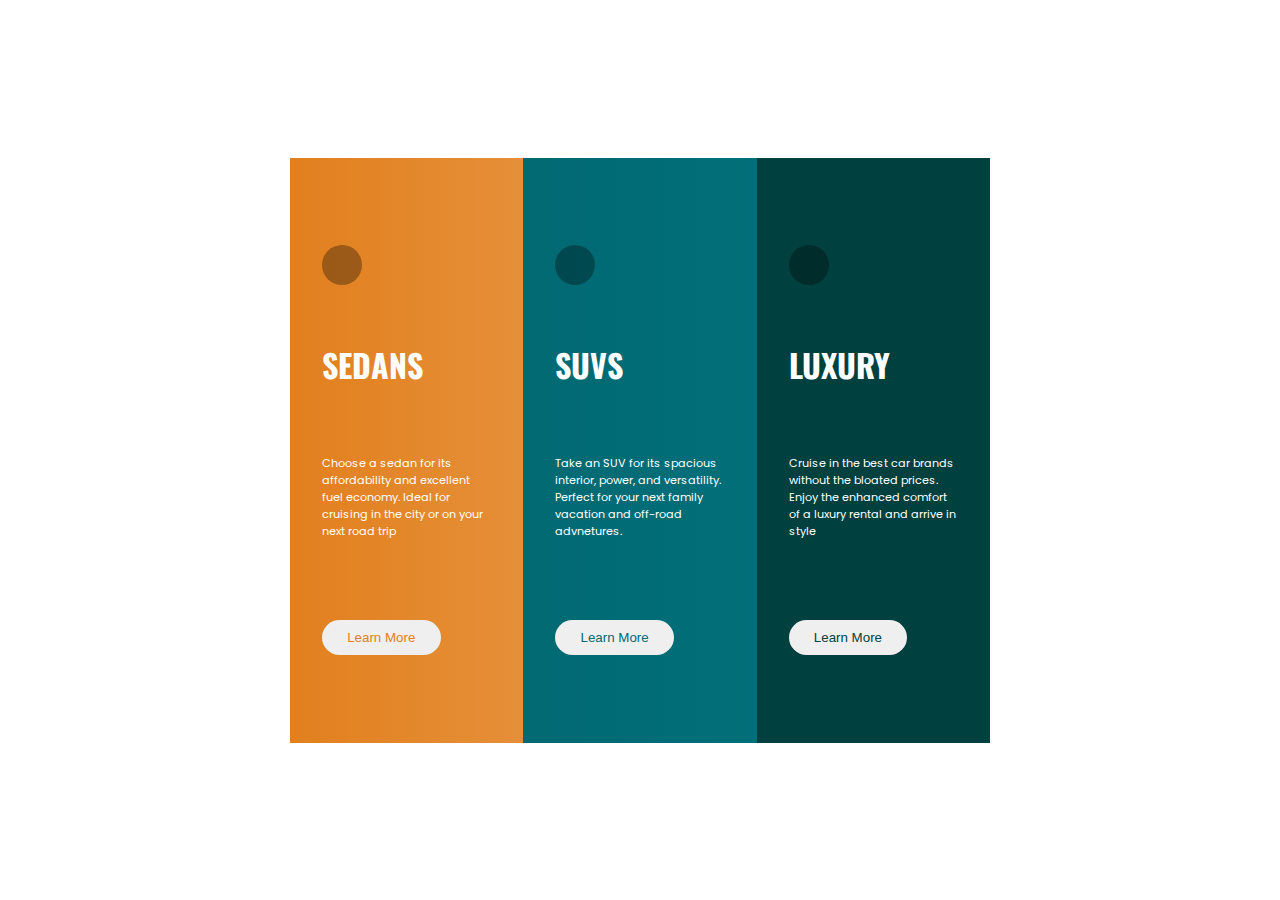
==== index.html @ fa8b5a3a "flex page" ====
<!DOCTYPE html>
<html lang="en">
<head>
  <meta charset="UTF-8">
  <meta http-equiv="X-UA-Compatible" content="IE=edge">
  <meta name="viewport" content="width=device-width, initial-scale=1.0">
  <title>Flex Layout</title>
  <link rel="stylesheet" href="./index.css">
  <link rel="preconnect" href="https://fonts.googleapis.com">
  <link rel="preconnect" href="https://fonts.gstatic.com" crossorigin>
  <link href="https://fonts.googleapis.com/css2?family=Oswald&family=Poppins&display=swap" rel="stylesheet">
  <link rel="stylesheet" href="https://cdnjs.cloudflare.com/ajax/libs/font-awesome/6.1.1/css/all.min.css" integrity="sha512-KfkfwYDsLkIlwQp6LFnl8zNdLGxu9YAA1QvwINks4PhcElQSvqcyVLLD9aMhXd13uQjoXtEKNosOWaZqXgel0g==" crossorigin="anonymous" referrerpolicy="no-referrer" />
</head>
<body>
  <main>
    <div class="column one">
      <div class="row">
        <span class="circle"></span>
        <span class="icon"><i class="fa-solid fa-car-side"></i></span></div>
      <h2>SEDANS</h2>
      <p>Choose a sedan for its affordability and excellent fuel economy. Ideal for cruising in the city or on your next road trip</p>
      <button class="ctab first">Learn More</button>
    </div>
    <div class="column two">
      <div class="row">
        <span class="circle"></span>
        <span class="icon"><i class="fa-solid fa-car-side"></i></span>
      </div>
      <h2>SUVS</h2>
      <p>Take an SUV for its spacious interior, power, and versatility. Perfect for your next family vacation and off-road advnetures.</p>
      <button class="ctab second">Learn More</button>
    </div>
    <div class="column three">
      <div class="row">
        <span class="circle"></span>
        <span class="icon"><i class="fa-solid fa-car-side"></i></span>
      </div>
      <h2>LUXURY</h2>
      <p>Cruise in the best car brands without the bloated prices. Enjoy the enhanced comfort of a luxury rental and arrive in style</p>
      <button class="ctab third">Learn More</button>
    </div>
  </main>
</body>
</html>
---- index.css ----
*,*::after,*::before{
  box-sizing: border-box;
}
body{
  margin: 0;
  padding: 0;
  height: 100vh;
  width: 100%;
  display: flex;
  justify-content: center;
  align-items: center;
  font-family: 'Oswald', sans-serif;
  color: white;
}
main{
  width: 700px;
  height: 65%;
  display: flex;
}
.column{
  flex: 1 1 100%;
  display: flex;
  flex-direction: column;
  justify-content: space-evenly;
  height: 100%;
  padding: 2em;
}
.one{
  background-image: linear-gradient(to right, hsl(30, 77%, 50%), hsl(30, 77%, 56%));
}
.two{
  background-image: linear-gradient(to right, #016972, hsl(185, 98%, 24%));
}
.three{
  background-color: #00403f;
}
.row{
  height: 40px;
  position: relative;
}
.row .circle{
  display: inline-block;
  width: 40px;
  height: 40px;
  border-radius: 50%;
  background-color: rgba(0, 0, 0, 0.315);

}
.icon{
  font-size: 1.7rem;
  position: absolute;
  left: 20px;
  color: rgba(255, 255, 255, .4);
}
h2{
  font-size: 2rem;
  margin: 0;
}
p{
  font-family: 'Poppins', sans-serif;
  font-size: .7rem;
}
.ctab{
  margin-top: 1em;
  width: 70%;
  padding: .75em;
  border-radius: 2em;
  border: none;
}
.first{
  color: hsl(30, 77%, 50%);
}
.second{
  color: #016972;
}
.third{
  color: #00403f;
}
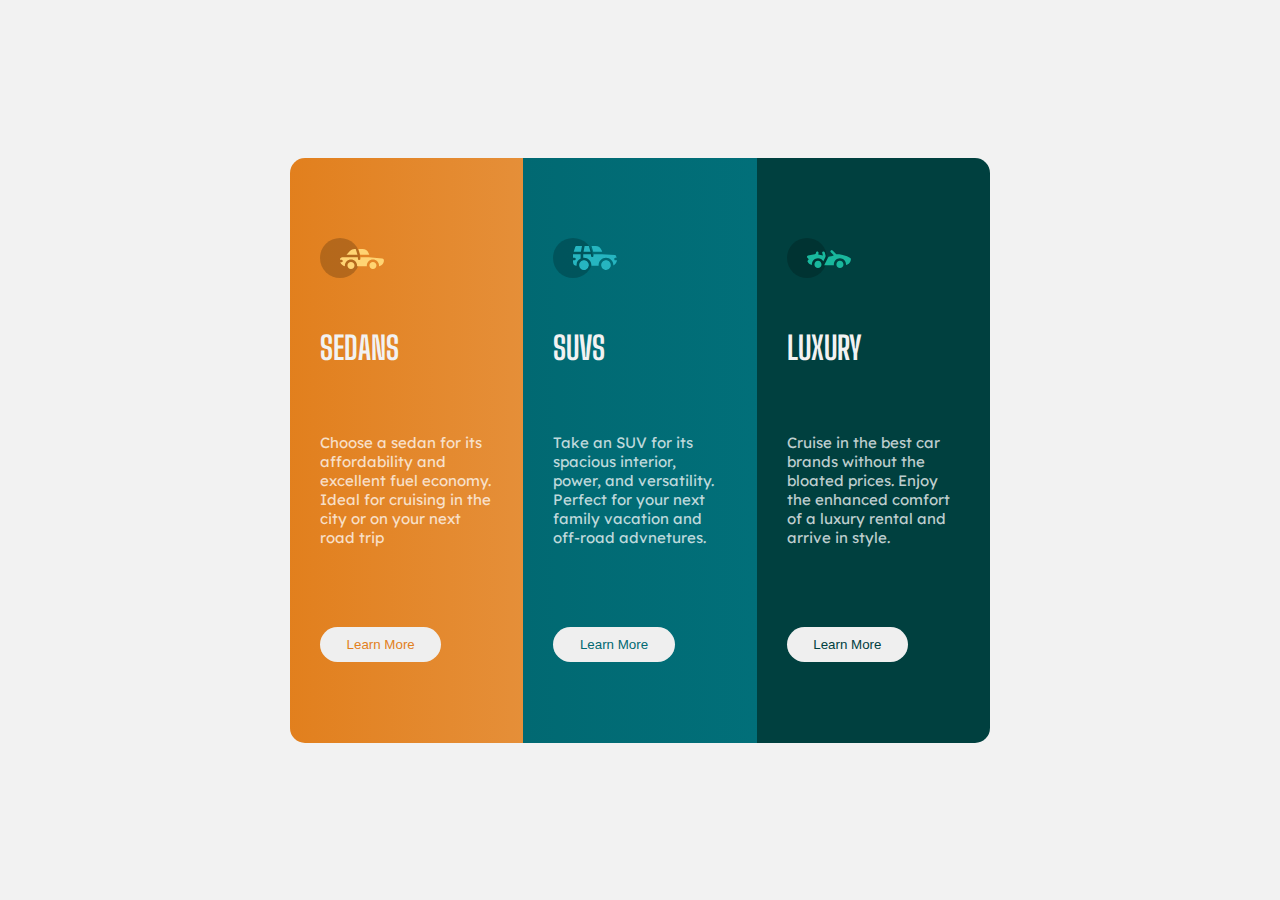
==== commit 8a97511c: "submit" ====
--- a/index.html
+++ b/index.html
@@ -8,23 +8,22 @@
   <link rel="stylesheet" href="./index.css">
   <link rel="preconnect" href="https://fonts.googleapis.com">
   <link rel="preconnect" href="https://fonts.gstatic.com" crossorigin>
-  <link href="https://fonts.googleapis.com/css2?family=Oswald&family=Poppins&display=swap" rel="stylesheet">
-  <link rel="stylesheet" href="https://cdnjs.cloudflare.com/ajax/libs/font-awesome/6.1.1/css/all.min.css" integrity="sha512-KfkfwYDsLkIlwQp6LFnl8zNdLGxu9YAA1QvwINks4PhcElQSvqcyVLLD9aMhXd13uQjoXtEKNosOWaZqXgel0g==" crossorigin="anonymous" referrerpolicy="no-referrer" />
+  <link rel="preconnect" href="https://fonts.googleapis.com">
+  <link rel="preconnect" href="https://fonts.gstatic.com" crossorigin>
+  <link href="https://fonts.googleapis.com/css2?family=Big+Shoulders+Display:wght@700&family=Lexend+Deca&display=swap" rel="stylesheet"> 
 </head>
 <body>
   <main>
     <div class="column one">
       <div class="row">
-        <span class="circle"></span>
-        <span class="icon"><i class="fa-solid fa-car-side"></i></span></div>
+        <span class="icon"><img src="./assets/images/icon-sedans.svg" alt="SEDANS logo"></span></div>
       <h2>SEDANS</h2>
       <p>Choose a sedan for its affordability and excellent fuel economy. Ideal for cruising in the city or on your next road trip</p>
       <button class="ctab first">Learn More</button>
     </div>
     <div class="column two">
       <div class="row">
-        <span class="circle"></span>
-        <span class="icon"><i class="fa-solid fa-car-side"></i></span>
+        <span class="icon"><img src="./assets/images/icon-suvs.svg" alt="SUV logo"></span>
       </div>
       <h2>SUVS</h2>
       <p>Take an SUV for its spacious interior, power, and versatility. Perfect for your next family vacation and off-road advnetures.</p>
@@ -32,11 +31,10 @@
     </div>
     <div class="column three">
       <div class="row">
-        <span class="circle"></span>
-        <span class="icon"><i class="fa-solid fa-car-side"></i></span>
+        <span class="icon"><img src="./assets/images/icon-luxury.svg" alt="Luxury logo"></span>
       </div>
       <h2>LUXURY</h2>
-      <p>Cruise in the best car brands without the bloated prices. Enjoy the enhanced comfort of a luxury rental and arrive in style</p>
+      <p>Cruise in the best car brands without the bloated prices. Enjoy the enhanced comfort of a luxury rental and arrive in style.</p>
       <button class="ctab third">Learn More</button>
     </div>
   </main>
--- a/index.css
+++ b/index.css
@@ -9,13 +9,17 @@
   display: flex;
   justify-content: center;
   align-items: center;
-  font-family: 'Oswald', sans-serif;
-  color: white;
+  font-family: 'Lexend Deca', sans-serif;
+  color: hsla(0, 0%, 100%, 0.75);
+  font-size: 15px;
+  background-color: hsl(0, 0%, 95%);
 }
 main{
   width: 700px;
   height: 65%;
   display: flex;
+  border-radius: 1em;
+  overflow: hidden;
 }
 .column{
   flex: 1 1 100%;
@@ -48,23 +52,21 @@
 }
 .icon{
   font-size: 1.7rem;
-  position: absolute;
-  left: 20px;
   color: rgba(255, 255, 255, .4);
 }
 h2{
   font-size: 2rem;
+  font-family: 'Big Shoulders Display', cursive;
+  color: hsl(0, 0%, 95%);
   margin: 0;
 }
-p{
-  font-family: 'Poppins', sans-serif;
-  font-size: .7rem;
-}
+
 .ctab{
   margin-top: 1em;
   width: 70%;
   padding: .75em;
   border-radius: 2em;
+  color: hsl(0, 0%, 95%);
   border: none;
 }
 .first{
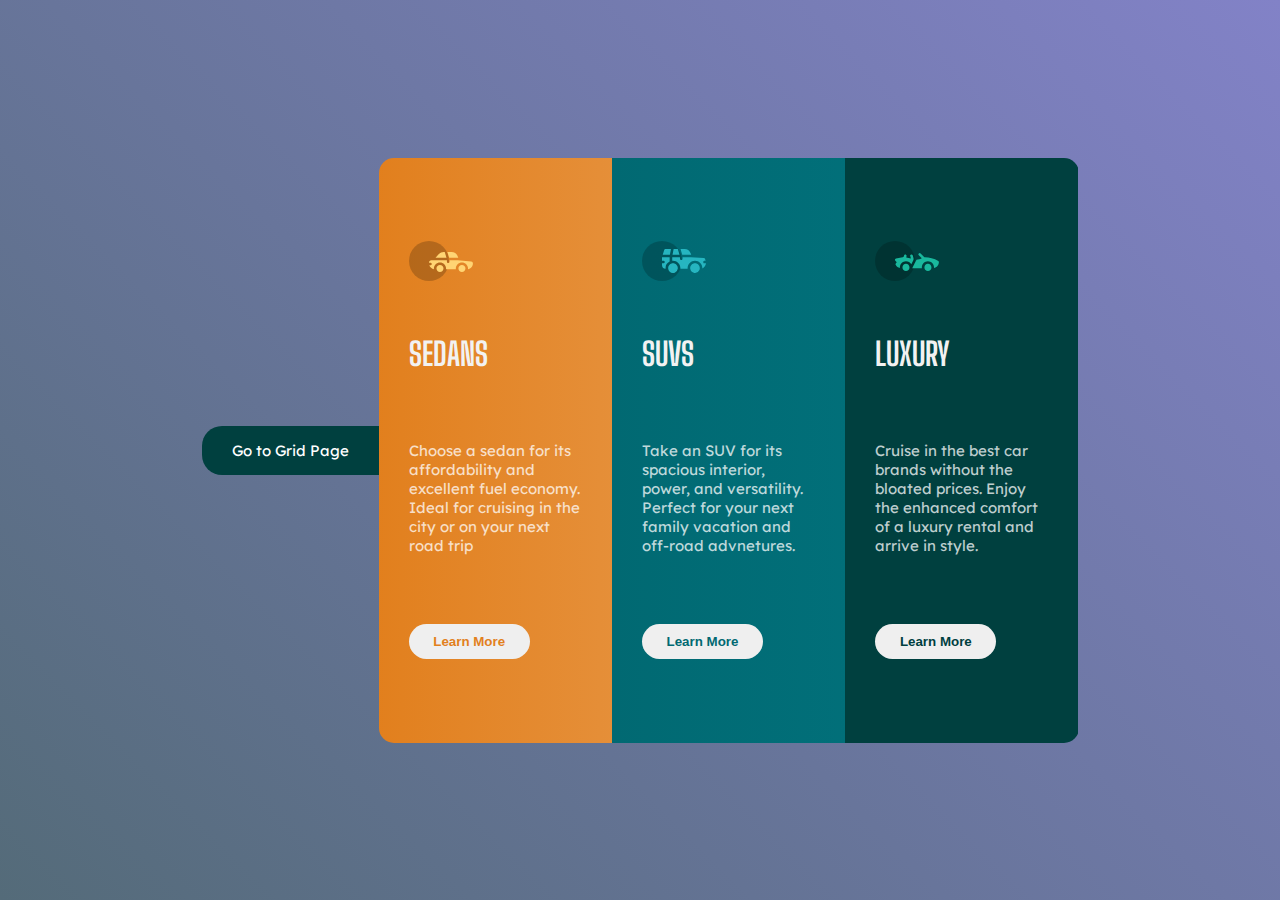
==== commit 9d18a9d4: "added links to the two pages" ====
--- a/index.html
+++ b/index.html
@@ -13,6 +13,9 @@
   <link href="https://fonts.googleapis.com/css2?family=Big+Shoulders+Display:wght@700&family=Lexend+Deca&display=swap" rel="stylesheet"> 
 </head>
 <body>
+  <header>
+    <a href="./grid.html">Go to Grid Page</a>
+  </header>
   <main>
     <div class="column one">
       <div class="row">
--- a/index.css
+++ b/index.css
@@ -12,7 +12,14 @@
   font-family: 'Lexend Deca', sans-serif;
   color: hsla(0, 0%, 100%, 0.75);
   font-size: 15px;
-  background-color: hsl(0, 0%, 95%);
+  background-image: linear-gradient(225deg, rgb(130, 130, 199), rgb(84, 107, 121));
+}
+header a{
+  background-color: #00403f;
+  color: white;
+  text-decoration: none;
+  padding: 1em 2em;
+  border-radius: 20px 0 0 20px;
 }
 main{
   width: 700px;
@@ -62,12 +69,12 @@
 }
 
 .ctab{
-  margin-top: 1em;
+  box-sizing: border-box;
   width: 70%;
   padding: .75em;
   border-radius: 2em;
-  color: hsl(0, 0%, 95%);
   border: none;
+  font-weight: bold;
 }
 .first{
   color: hsl(30, 77%, 50%);
@@ -77,4 +84,9 @@
 }
 .third{
   color: #00403f;
+}
+.ctab:hover{
+  background-color: inherit;
+  border: 1px solid white;
+  color: hsl(0, 0%, 95%);
 }